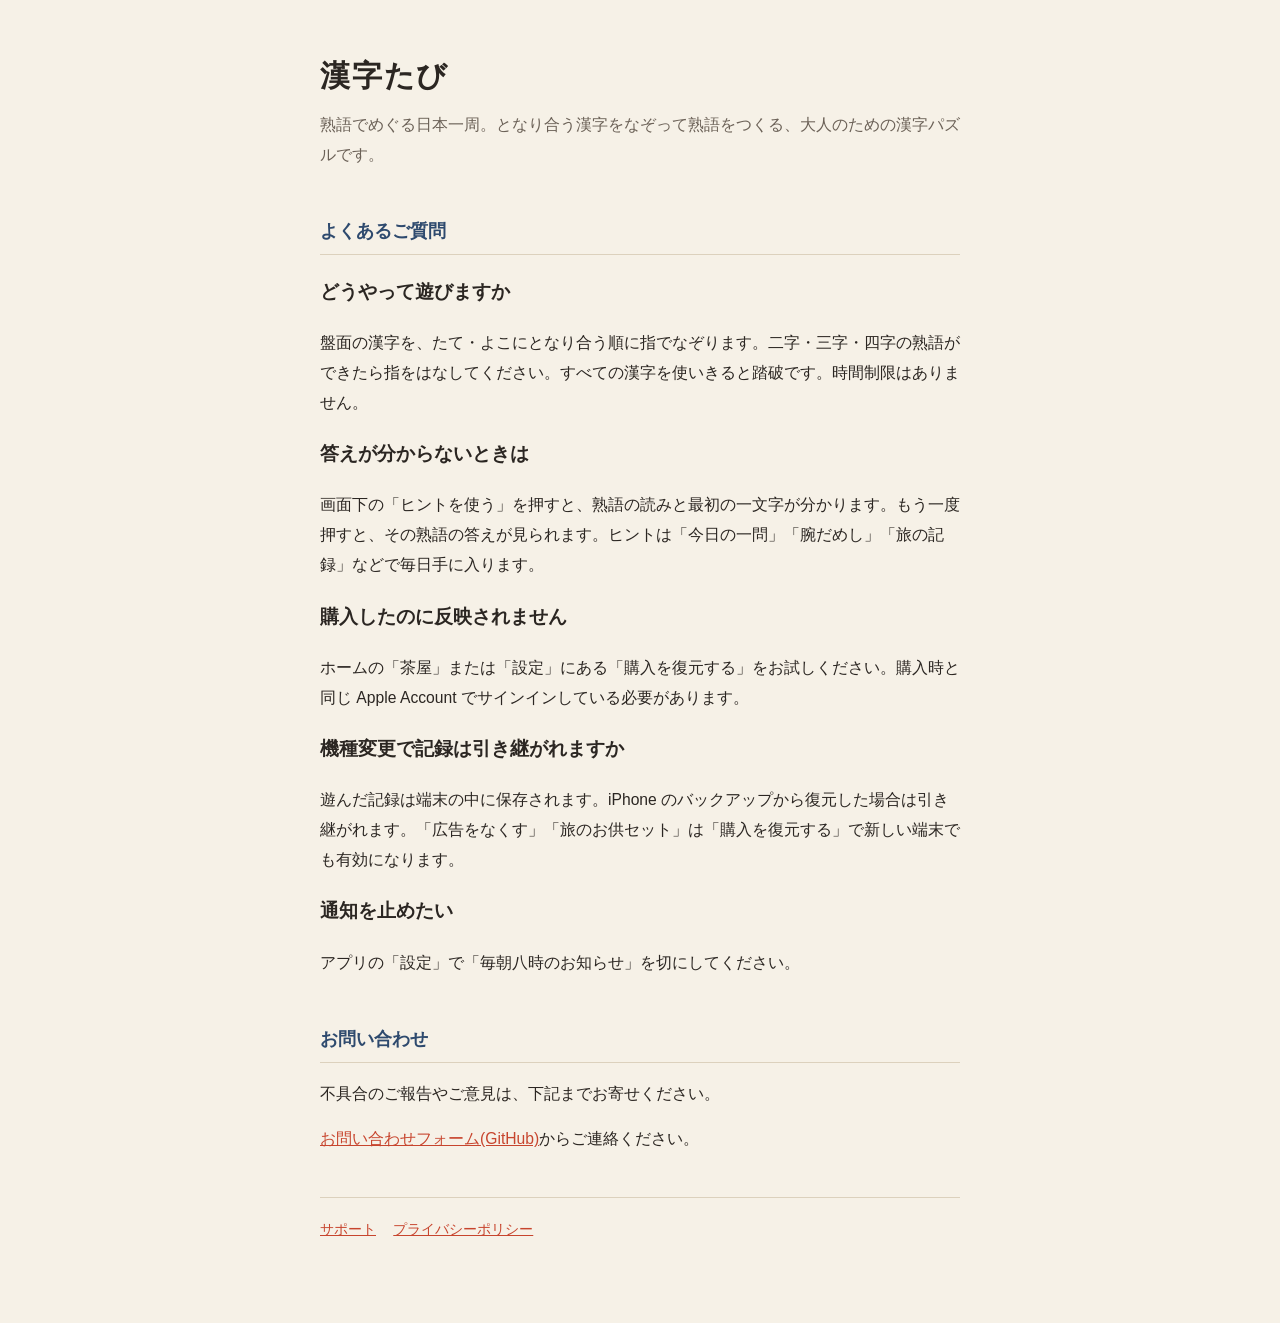
==== index.html @ 7f0f9fa1 "Add support page and privacy policy for 漢字たび Co-Authored-By: Claude Fable 5.2 <noreply@anthropic.com" ====
<!doctype html>
<html lang="ja">
<head>
<meta charset="utf-8">
<meta name="viewport" content="width=device-width, initial-scale=1">
<title>漢字たび | サポート</title>
<link rel="stylesheet" href="style.css">
</head>
<body>
<main>
<h1>漢字たび</h1>
<p class="lead">熟語でめぐる日本一周。となり合う漢字をなぞって熟語をつくる、大人のための漢字パズルです。</p>

<h2>よくあるご質問</h2>
<h3>どうやって遊びますか</h3>
<p>盤面の漢字を、たて・よこにとなり合う順に指でなぞります。二字・三字・四字の熟語ができたら指をはなしてください。すべての漢字を使いきると踏破です。時間制限はありません。</p>
<h3>答えが分からないときは</h3>
<p>画面下の「ヒントを使う」を押すと、熟語の読みと最初の一文字が分かります。もう一度押すと、その熟語の答えが見られます。ヒントは「今日の一問」「腕だめし」「旅の記録」などで毎日手に入ります。</p>
<h3>購入したのに反映されません</h3>
<p>ホームの「茶屋」または「設定」にある「購入を復元する」をお試しください。購入時と同じ Apple Account でサインインしている必要があります。</p>
<h3>機種変更で記録は引き継がれますか</h3>
<p>遊んだ記録は端末の中に保存されます。iPhone のバックアップから復元した場合は引き継がれます。「広告をなくす」「旅のお供セット」は「購入を復元する」で新しい端末でも有効になります。</p>
<h3>通知を止めたい</h3>
<p>アプリの「設定」で「毎朝八時のお知らせ」を切にしてください。</p>

<h2>お問い合わせ</h2>
<p>不具合のご報告やご意見は、下記までお寄せください。</p>
<p><!-- CONTACT --><a href="https://github.com/shou0903/kanjitabi-support/issues/new">お問い合わせフォーム(GitHub)</a>からご連絡ください。</p>

<nav><a href="index.html">サポート</a><a href="privacy.html">プライバシーポリシー</a></nav>
</main>
</body>
</html>
---- style.css ----
:root { --paper:#f6f1e7; --ink:#2b2622; --soft:#6b6157; --line:#dcd1bd; --shu:#c7452e; --ai:#2e4a6e; }
@media (prefers-color-scheme: dark) { :root { --paper:#1b1917; --ink:#f1ebdf; --soft:#b3a99d; --line:#46413b; --shu:#d9553c; --ai:#8fb5e6; } }
* { box-sizing: border-box; }
body { margin:0; background:var(--paper); color:var(--ink); font-family:"Hiragino Mincho ProN","Yu Mincho",serif; line-height:1.9; }
main { max-width:680px; margin:0 auto; padding:48px 20px 80px; }
h1 { font-size:1.9rem; margin:0 0 4px; letter-spacing:.06em; }
h2 { font-size:1.15rem; color:var(--ai); margin:2.4em 0 .4em; padding-bottom:.3em; border-bottom:1px solid var(--line); }
p, li { font-family:"Hiragino Sans","Yu Gothic",sans-serif; font-size:.98rem; }
.lead { color:var(--soft); margin:0 0 2em; }
a { color:var(--shu); }
nav { margin-top:3em; padding-top:1.2em; border-top:1px solid var(--line); font-family:"Hiragino Sans",sans-serif; font-size:.9rem; }
nav a { margin-right:1.2em; }
.date { color:var(--soft); font-size:.85rem; }
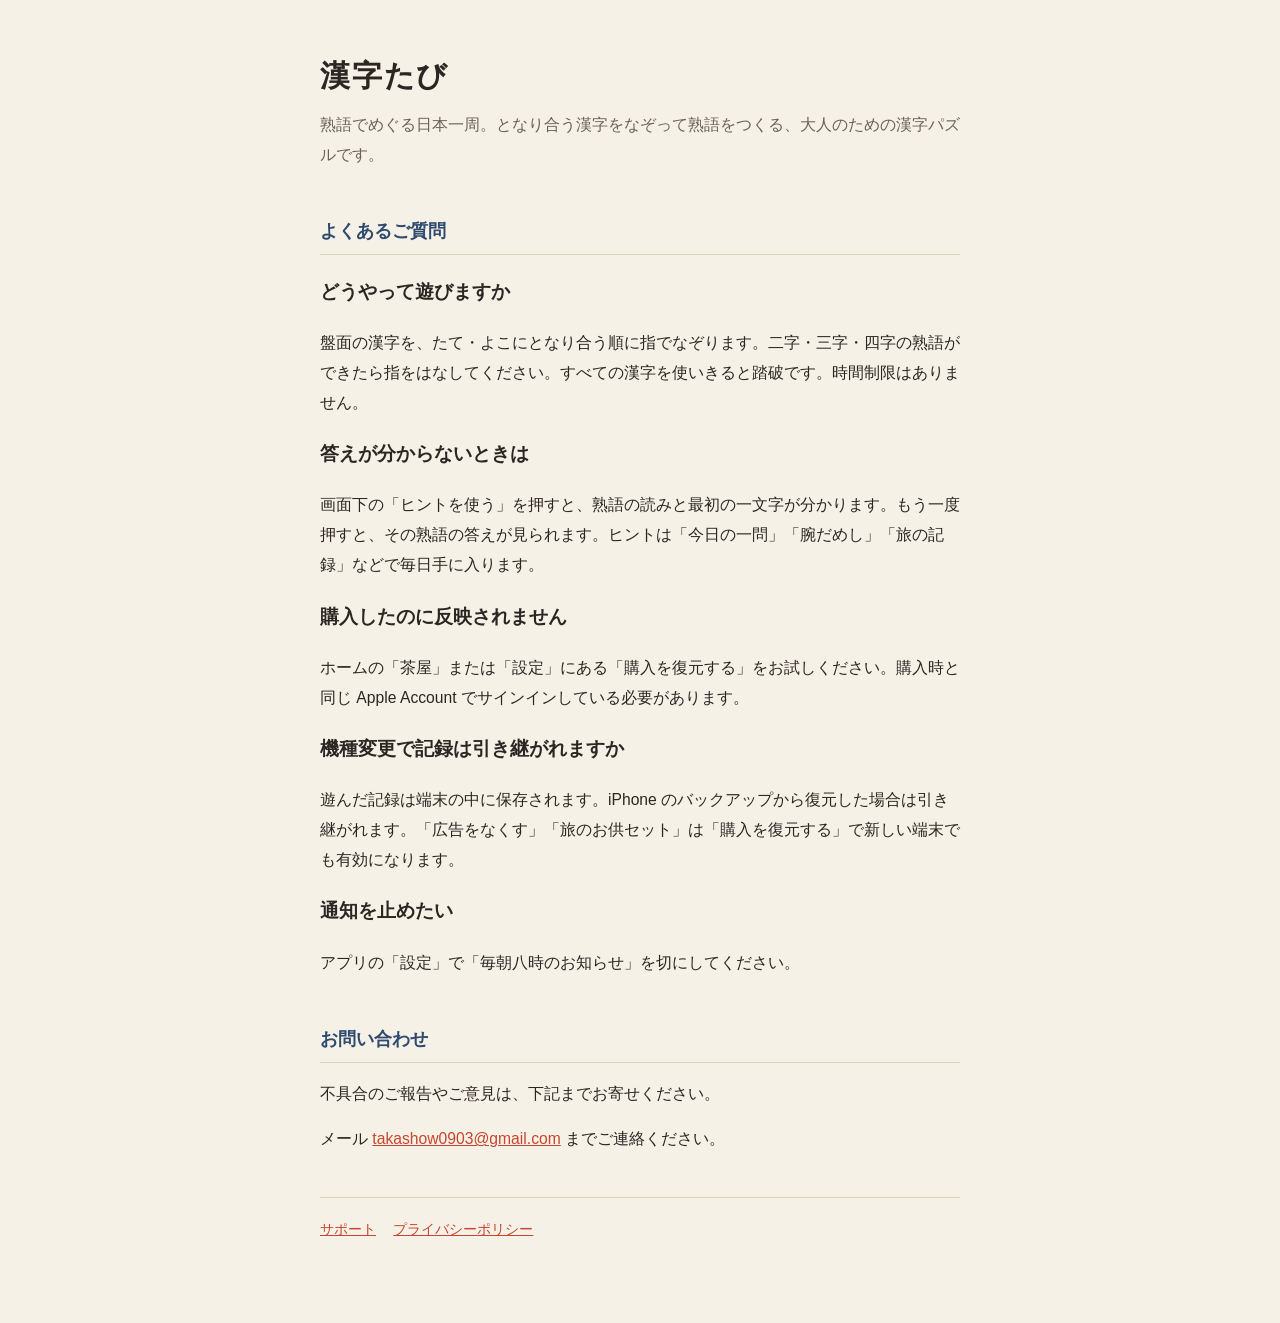
==== commit dde500f6: "Use email as the support contact Co-Authored-By: Claude Fable 5.2 <noreply@anthropic.com>" ====
--- a/index.html
+++ b/index.html
@@ -25,7 +25,7 @@
 
 <h2>お問い合わせ</h2>
 <p>不具合のご報告やご意見は、下記までお寄せください。</p>
-<p><!-- CONTACT --><a href="https://github.com/shou0903/kanjitabi-support/issues/new">お問い合わせフォーム(GitHub)</a>からご連絡ください。</p>
+<p><!-- CONTACT -->メール <a href="mailto:takashow0903@gmail.com?subject=%E6%BC%A2%E5%AD%97%E3%81%9F%E3%81%B3">takashow0903@gmail.com</a> までご連絡ください。</p>
 
 <nav><a href="index.html">サポート</a><a href="privacy.html">プライバシーポリシー</a></nav>
 </main>
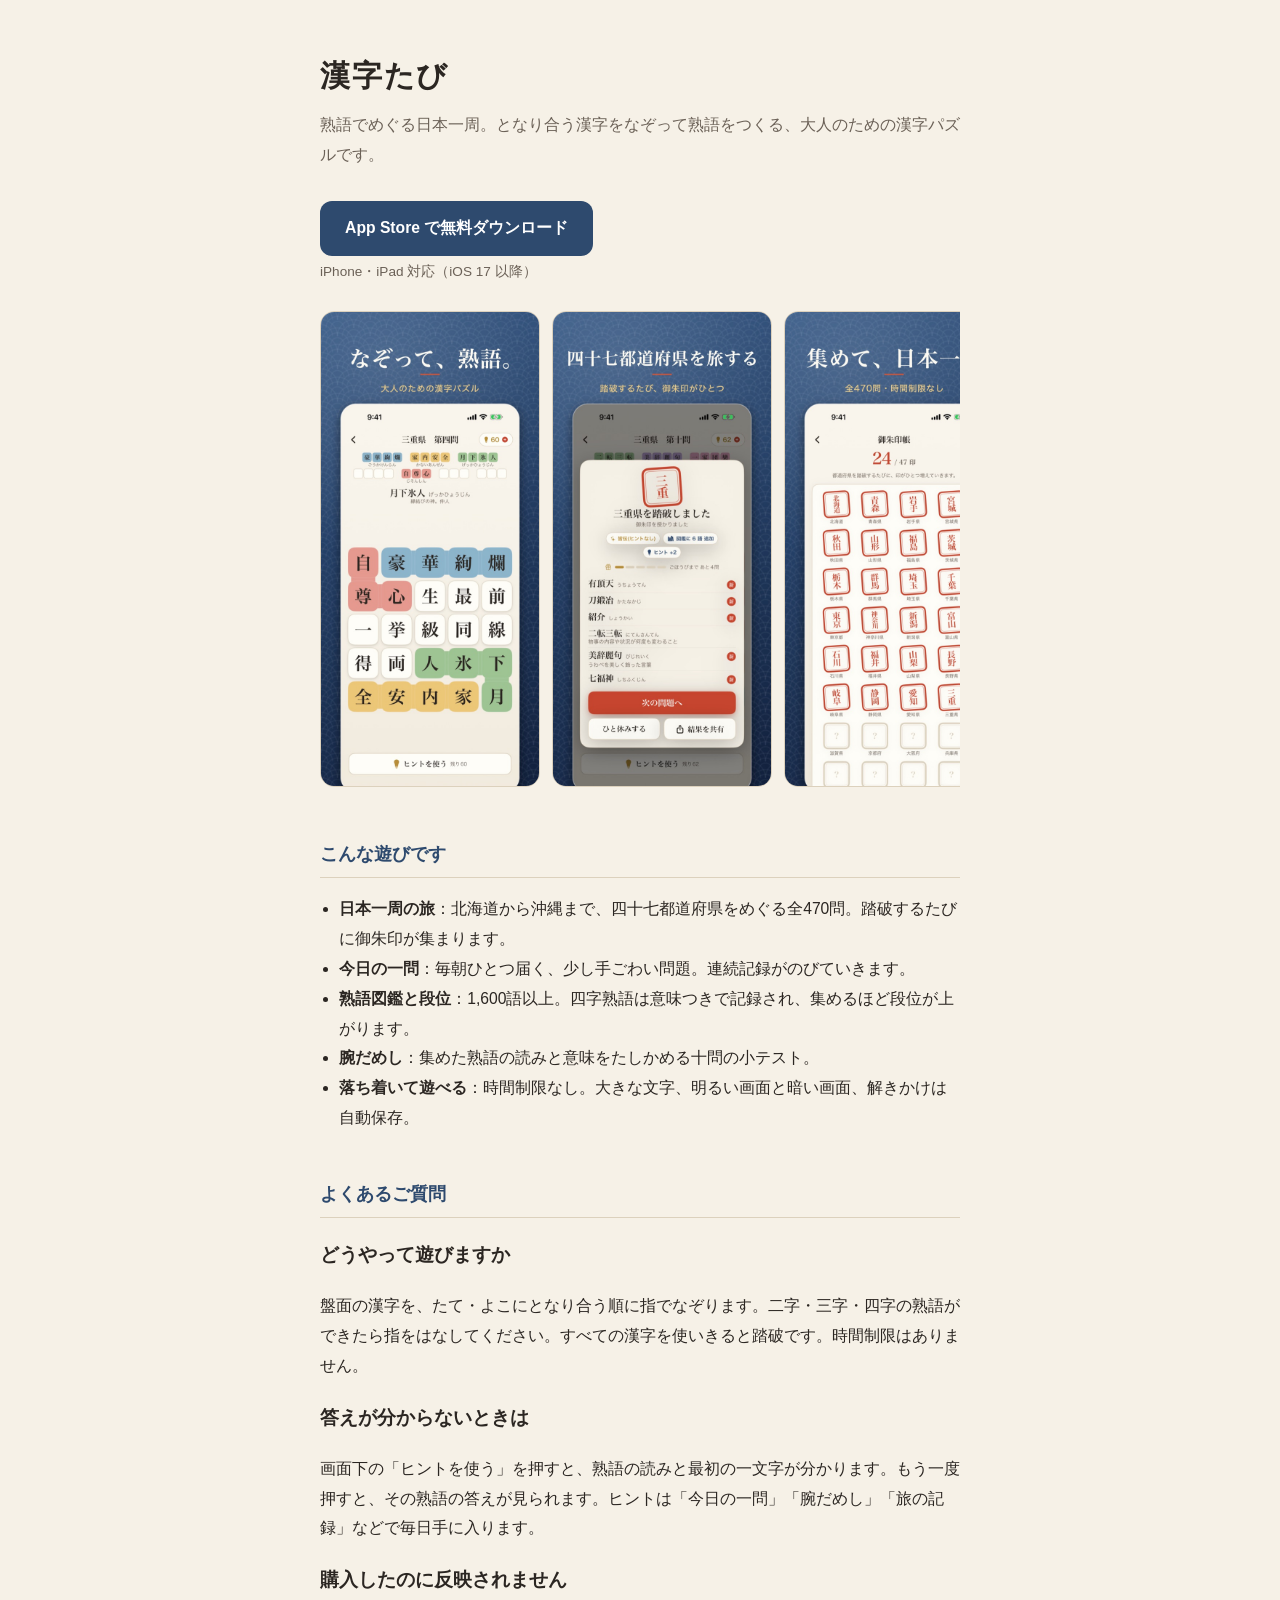
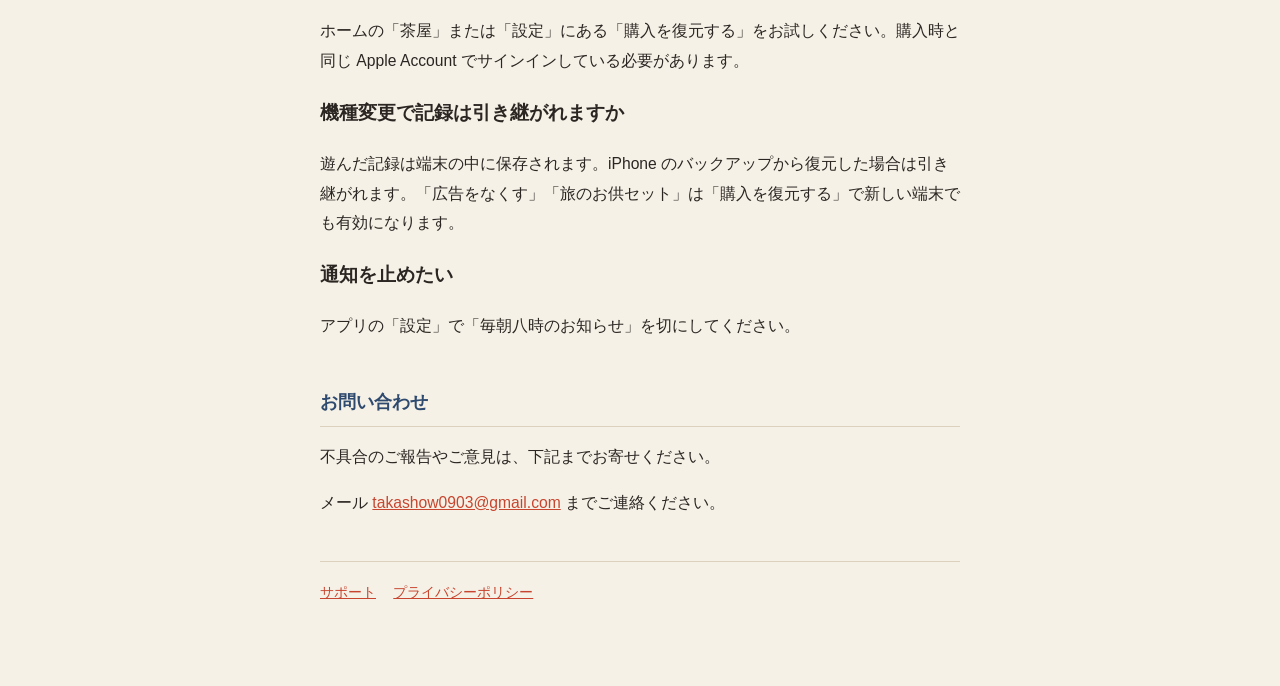
==== commit 9063338e: "Turn the support page into a landing page (App Store link, screenshots, OGP, Smart App Banner) Co-Au" ====
--- a/index.html
+++ b/index.html
@@ -3,13 +3,43 @@
 <head>
 <meta charset="utf-8">
 <meta name="viewport" content="width=device-width, initial-scale=1">
-<title>漢字たび | サポート</title>
+<title>漢字たび - 熟語つなぎ・漢字パズル（iPhone・iPad 無料）</title>
+<meta name="description" content="となり合う漢字を指でなぞって熟語をつくる、大人のための漢字パズル。北海道から沖縄まで四十七都道府県をめぐる全470問と、毎朝届く「今日の一問」。四字熟語の脳トレに。iPhone・iPad 対応、基本無料。">
+<meta name="apple-itunes-app" content="app-id=6834775343">
+<link rel="canonical" href="https://shou0903.github.io/kanjitabi-support/">
+<meta property="og:type" content="website">
+<meta property="og:title" content="漢字たび - 熟語つなぎ・漢字パズル">
+<meta property="og:description" content="となり合う漢字をなぞって熟語をつくる、大人のための漢字パズル。四十七都道府県をめぐる全470問。">
+<meta property="og:url" content="https://shou0903.github.io/kanjitabi-support/">
+<meta property="og:image" content="https://shou0903.github.io/kanjitabi-support/img/ogp.jpg">
+<meta property="og:locale" content="ja_JP">
+<meta name="twitter:card" content="summary_large_image">
+<script type="application/ld+json">
+{"@context":"https://schema.org","@type":"MobileApplication","name":"漢字たび - 熟語つなぎ・漢字パズル","operatingSystem":"iOS","applicationCategory":"GameApplication","inLanguage":"ja","url":"https://apps.apple.com/jp/app/id6834775343","offers":{"@type":"Offer","price":"0","priceCurrency":"JPY"}}
+</script>
 <link rel="stylesheet" href="style.css">
 </head>
 <body>
 <main>
 <h1>漢字たび</h1>
 <p class="lead">熟語でめぐる日本一周。となり合う漢字をなぞって熟語をつくる、大人のための漢字パズルです。</p>
+<p><a class="dl" href="https://apps.apple.com/jp/app/id6834775343">App Store で無料ダウンロード</a><br><span class="note">iPhone・iPad 対応（iOS 17 以降）</span></p>
+
+<div class="shots">
+<img src="img/shot1.jpg" alt="となり合う漢字をなぞって熟語をつくる盤面" width="300" height="652" loading="lazy">
+<img src="img/shot2.jpg" alt="遊びの画面" width="300" height="652" loading="lazy">
+<img src="img/shot3.jpg" alt="遊びの画面" width="300" height="652" loading="lazy">
+<img src="img/shot4.jpg" alt="遊びの画面" width="300" height="652" loading="lazy">
+</div>
+
+<h2>こんな遊びです</h2>
+<ul>
+<li><strong>日本一周の旅</strong>：北海道から沖縄まで、四十七都道府県をめぐる全470問。踏破するたびに御朱印が集まります。</li>
+<li><strong>今日の一問</strong>：毎朝ひとつ届く、少し手ごわい問題。連続記録がのびていきます。</li>
+<li><strong>熟語図鑑と段位</strong>：1,600語以上。四字熟語は意味つきで記録され、集めるほど段位が上がります。</li>
+<li><strong>腕だめし</strong>：集めた熟語の読みと意味をたしかめる十問の小テスト。</li>
+<li><strong>落ち着いて遊べる</strong>：時間制限なし。大きな文字、明るい画面と暗い画面、解きかけは自動保存。</li>
+</ul>
 
 <h2>よくあるご質問</h2>
 <h3>どうやって遊びますか</h3>
--- a/style.css
+++ b/style.css
@@ -11,3 +11,8 @@
 nav { margin-top:3em; padding-top:1.2em; border-top:1px solid var(--line); font-family:"Hiragino Sans",sans-serif; font-size:.9rem; }
 nav a { margin-right:1.2em; }
 .date { color:var(--soft); font-size:.85rem; }
+.dl { display:inline-block; background:var(--ai); color:#fff; text-decoration:none; font-family:"Hiragino Sans",sans-serif; font-weight:700; padding:.8em 1.6em; border-radius:12px; }
+.note { color:var(--soft); font-size:.85rem; font-family:"Hiragino Sans",sans-serif; }
+.shots { display:flex; gap:12px; overflow-x:auto; margin:1.6em 0; padding-bottom:6px; }
+.shots img { width:46%; max-width:220px; height:auto; flex:0 0 auto; border-radius:14px; border:1px solid var(--line); }
+ul { padding-left:1.2em; }
